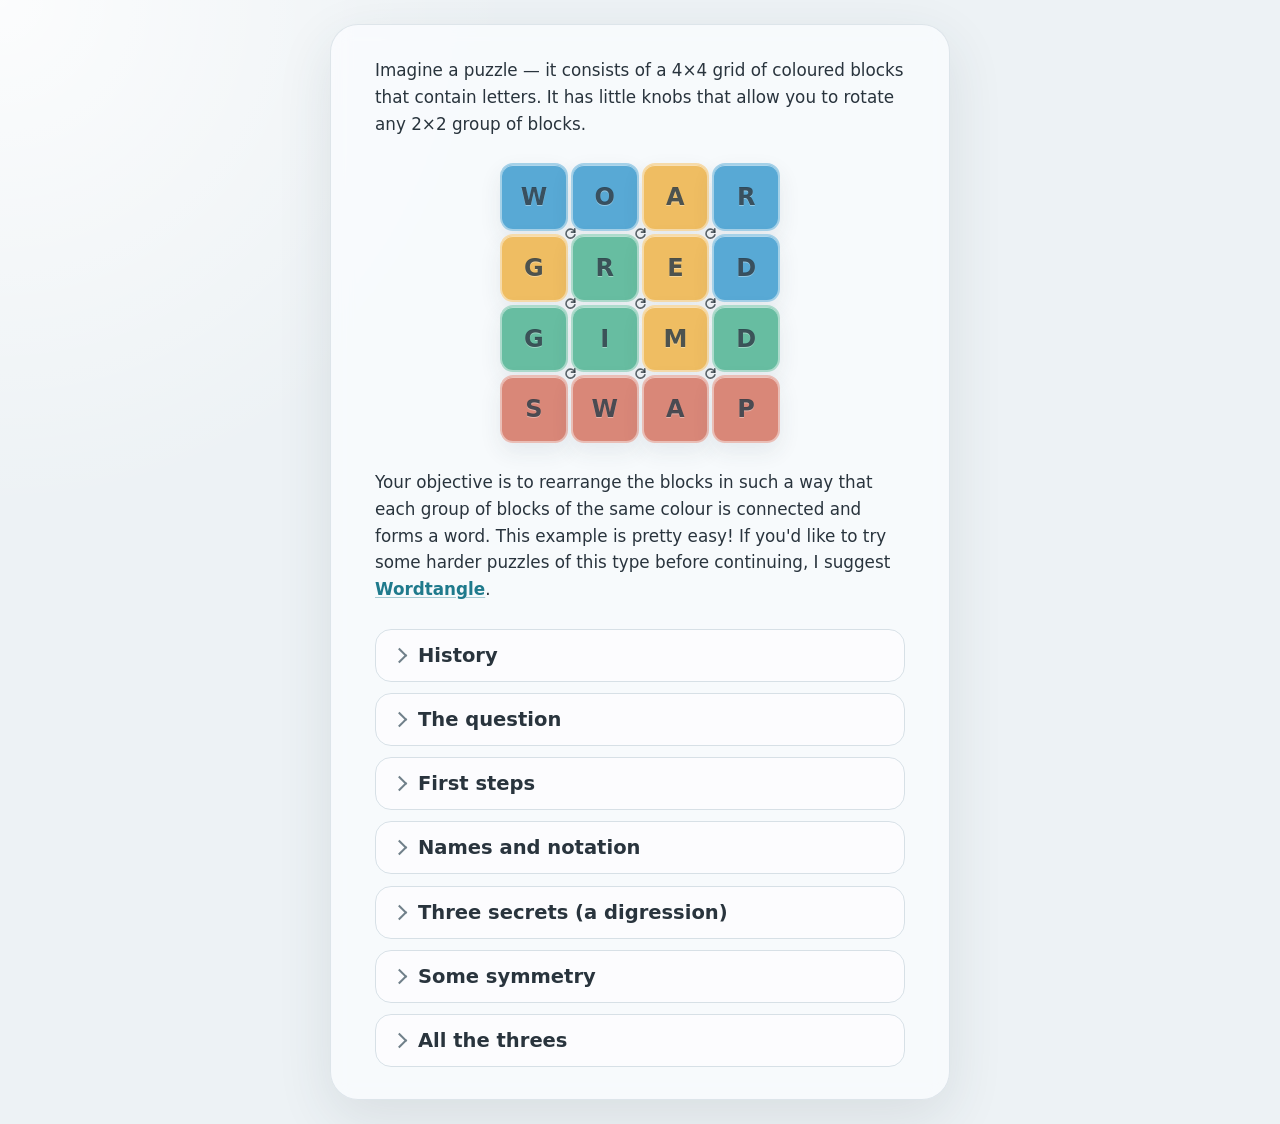
==== grid-group-proof/index.html @ 7450cbd8 "Extend the proof rewrite through "All the threes" Adds the conjugation-trick writeup with a Setup/Cy" ====
<!doctype html>
<html lang="en">

<head>
  <meta charset="utf-8">
  <meta name="viewport" content="width=device-width, initial-scale=1">
  <meta name="theme-color" content="#edf2f5">
  <title>Block-Rotation Puzzles</title>
  <link rel="stylesheet" href="styles.css">
</head>

<body>
  <main class="page">
    <article class="article">
      <p>Imagine a puzzle — it consists of a 4×4 grid of coloured blocks that contain letters. It has little knobs
        that allow you to rotate any 2×2 group of blocks.</p>

      <figure class="board-figure">
        <div id="mini-board" class="mini-board"
          aria-label="Practice board: click a rotation arrow to turn the four tiles around it clockwise.">
          <div class="mini-tile" data-index="0" role="img" style="--colour:#58a9d5">W</div>
          <div class="mini-tile" data-index="1" role="img" style="--colour:#58a9d5">O</div>
          <div class="mini-tile" data-index="2" role="img" style="--colour:#efbd62">A</div>
          <div class="mini-tile" data-index="3" role="img" style="--colour:#58a9d5">R</div>
          <div class="mini-tile" data-index="4" role="img" style="--colour:#efbd62">G</div>
          <div class="mini-tile" data-index="5" role="img" style="--colour:#67bda1">R</div>
          <div class="mini-tile" data-index="6" role="img" style="--colour:#efbd62">E</div>
          <div class="mini-tile" data-index="7" role="img" style="--colour:#58a9d5">D</div>
          <div class="mini-tile" data-index="8" role="img" style="--colour:#67bda1">G</div>
          <div class="mini-tile" data-index="9" role="img" style="--colour:#67bda1">I</div>
          <div class="mini-tile" data-index="10" role="img" style="--colour:#efbd62">M</div>
          <div class="mini-tile" data-index="11" role="img" style="--colour:#67bda1">D</div>
          <div class="mini-tile" data-index="12" role="img" style="--colour:#d98778">S</div>
          <div class="mini-tile" data-index="13" role="img" style="--colour:#d98778">W</div>
          <div class="mini-tile" data-index="14" role="img" style="--colour:#d98778">A</div>
          <div class="mini-tile" data-index="15" role="img" style="--colour:#d98778">P</div>

          <button type="button" class="mini-rotation-icon" style="--row:1;--column:1" data-row="0" data-column="0"
            aria-label="Rotate the four tiles around this corner clockwise"><svg viewBox="0 0 24 24">
              <path d="M18.8 9.8A7.2 7.2 0 1 0 19 14" />
              <path d="M18.8 4.5v5.3h-5.3" />
            </svg></button>
          <button type="button" class="mini-rotation-icon" style="--row:1;--column:2" data-row="0" data-column="1"
            aria-label="Rotate the four tiles around this corner clockwise"><svg viewBox="0 0 24 24">
              <path d="M18.8 9.8A7.2 7.2 0 1 0 19 14" />
              <path d="M18.8 4.5v5.3h-5.3" />
            </svg></button>
          <button type="button" class="mini-rotation-icon" style="--row:1;--column:3" data-row="0" data-column="2"
            aria-label="Rotate the four tiles around this corner clockwise"><svg viewBox="0 0 24 24">
              <path d="M18.8 9.8A7.2 7.2 0 1 0 19 14" />
              <path d="M18.8 4.5v5.3h-5.3" />
            </svg></button>
          <button type="button" class="mini-rotation-icon" style="--row:2;--column:1" data-row="1" data-column="0"
            aria-label="Rotate the four tiles around this corner clockwise"><svg viewBox="0 0 24 24">
              <path d="M18.8 9.8A7.2 7.2 0 1 0 19 14" />
              <path d="M18.8 4.5v5.3h-5.3" />
            </svg></button>
          <button type="button" class="mini-rotation-icon" style="--row:2;--column:2" data-row="1" data-column="1"
            aria-label="Rotate the four tiles around this corner clockwise"><svg viewBox="0 0 24 24">
              <path d="M18.8 9.8A7.2 7.2 0 1 0 19 14" />
              <path d="M18.8 4.5v5.3h-5.3" />
            </svg></button>
          <button type="button" class="mini-rotation-icon" style="--row:2;--column:3" data-row="1" data-column="2"
            aria-label="Rotate the four tiles around this corner clockwise"><svg viewBox="0 0 24 24">
              <path d="M18.8 9.8A7.2 7.2 0 1 0 19 14" />
              <path d="M18.8 4.5v5.3h-5.3" />
            </svg></button>
          <button type="button" class="mini-rotation-icon" style="--row:3;--column:1" data-row="2" data-column="0"
            aria-label="Rotate the four tiles around this corner clockwise"><svg viewBox="0 0 24 24">
              <path d="M18.8 9.8A7.2 7.2 0 1 0 19 14" />
              <path d="M18.8 4.5v5.3h-5.3" />
            </svg></button>
          <button type="button" class="mini-rotation-icon" style="--row:3;--column:2" data-row="2" data-column="1"
            aria-label="Rotate the four tiles around this corner clockwise"><svg viewBox="0 0 24 24">
              <path d="M18.8 9.8A7.2 7.2 0 1 0 19 14" />
              <path d="M18.8 4.5v5.3h-5.3" />
            </svg></button>
          <button type="button" class="mini-rotation-icon" style="--row:3;--column:3" data-row="2" data-column="2"
            aria-label="Rotate the four tiles around this corner clockwise"><svg viewBox="0 0 24 24">
              <path d="M18.8 9.8A7.2 7.2 0 1 0 19 14" />
              <path d="M18.8 4.5v5.3h-5.3" />
            </svg></button>
        </div>
      </figure>

      <p>Your objective is to rearrange the blocks in such a way that each group of blocks of the same colour is
        connected and forms a word. This example is pretty easy! If you'd like to try some harder
        puzzles of this type before continuing, I suggest <a
          href="https://michael-albert-dun.github.io/tintangle/wordtangle/">Wordtangle</a>.</p>

      <details class="section">
        <summary>History</summary>
        <div class="section-body">
          <p>Puzzles built from shuffling blocks around a grid go back further than you might guess. The most famous
            ancestor is the <a href="https://en.wikipedia.org/wiki/15_puzzle">15 Puzzle</a>, which swept the United
            States and then Europe in a matter of months in 1880. Its popular origin story is wrong, as it happens:
            the showman Sam Loyd spent twenty years claiming he'd invented it, but puzzle historians Jerry Slocum and
            Dic Sonneveld eventually traced the real inventor to Noyes Chapman, a postmaster in Canastota, New York,
            who'd been circulating homemade copies since 1874.</p>

          <p>The 15 Puzzle slides tiles into a single empty gap. This puzzle instead rotates whole 2×2 blocks with no
            gap at all — but the two families are closer than they look:
            <a href="https://www.jaapsch.net/puzzles/graphpuzz.htm">sliding a piece all the way around a loop back to
              where it started has exactly the same effect as a rotation</a>. You can try both mechanics yourself in
            Simon Tatham's Portable Puzzle Collection: <a
              href="https://www.chiark.greenend.org.uk/~sgtatham/puzzles/js/fifteen.html">Fifteen</a>
            is the classic sliding original, <a
              href="https://www.chiark.greenend.org.uk/~sgtatham/puzzles/js/sixteen.html">Sixteen</a>
            shifts whole rows and columns instead, and <a
              href="https://www.chiark.greenend.org.uk/~sgtatham/puzzles/js/twiddle.html">Twiddle</a>
            rotates 2×2 (or larger) blocks, just like here — Tatham says he first met that move inside a puzzle from
            Metroid Prime 2. Turning blocks is, of course, also basically what a Rubik's Cube does, just on the faces
            of a cube instead of a flat grid.
          </p>

          <p>The mathematical version of this rotate-a-block puzzle was formalised recently, in Thomas Lam's
            2022 paper <a href="https://arxiv.org/abs/2211.16787">"Solution to the Number Rotation Puzzle"</a>.</p>
        </div>
      </details>

      <details class="section">
        <summary>The question</summary>
        <div class="section-body">
          <p>In the basic example above, the solution "WORD GAME GRID SWAP" in rows was pretty obvious. But
            these words could be distributed differently:</p>

          <figure class="board-figure">
            <div class="mini-board" role="img"
              aria-label="A solved board: the same four words WORD, GAME, GRID and SWAP, but arranged as four interlocking L-shaped groups instead of straight rows.">
              <div class="mini-tile" style="--colour:#58a9d5">W</div>
              <div class="mini-tile" style="--colour:#58a9d5">O</div>
              <div class="mini-tile" style="--colour:#58a9d5">R</div>
              <div class="mini-tile" style="--colour:#efbd62">G</div>
              <div class="mini-tile" style="--colour:#67bda1">G</div>
              <div class="mini-tile" style="--colour:#67bda1">R</div>
              <div class="mini-tile" style="--colour:#58a9d5">D</div>
              <div class="mini-tile" style="--colour:#efbd62">A</div>
              <div class="mini-tile" style="--colour:#67bda1">I</div>
              <div class="mini-tile" style="--colour:#d98778">S</div>
              <div class="mini-tile" style="--colour:#efbd62">M</div>
              <div class="mini-tile" style="--colour:#efbd62">E</div>
              <div class="mini-tile" style="--colour:#67bda1">D</div>
              <div class="mini-tile" style="--colour:#d98778">W</div>
              <div class="mini-tile" style="--colour:#d98778">A</div>
              <div class="mini-tile" style="--colour:#d98778">P</div>
            </div>
          </figure>

          <p>or indeed with different words:</p>

          <figure class="board-figure">
            <div class="mini-board" role="img"
              aria-label="A solved board using the words WORD, MAGE, GRID and PAWS instead, arranged as four interlocking T-shaped groups rather than rows.">
              <div class="mini-tile" style="--colour:#58a9d5">W</div>
              <div class="mini-tile" style="--colour:#58a9d5">O</div>
              <div class="mini-tile" style="--colour:#58a9d5">R</div>
              <div class="mini-tile" style="--colour:#efbd62">M</div>
              <div class="mini-tile" style="--colour:#67bda1">G</div>
              <div class="mini-tile" style="--colour:#58a9d5">D</div>
              <div class="mini-tile" style="--colour:#efbd62">A</div>
              <div class="mini-tile" style="--colour:#efbd62">G</div>
              <div class="mini-tile" style="--colour:#67bda1">R</div>
              <div class="mini-tile" style="--colour:#67bda1">I</div>
              <div class="mini-tile" style="--colour:#d98778">P</div>
              <div class="mini-tile" style="--colour:#efbd62">E</div>
              <div class="mini-tile" style="--colour:#67bda1">D</div>
              <div class="mini-tile" style="--colour:#d98778">A</div>
              <div class="mini-tile" style="--colour:#d98778">W</div>
              <div class="mini-tile" style="--colour:#d98778">S</div>
            </div>
          </figure>

          <p>I hope this suggests the question:</p>

          <blockquote>Can any solution I imagine be reached?</blockquote>

          <p>Let's find out.</p>
        </div>
      </details>

      <details class="section">
        <summary>First steps</summary>
        <div class="section-body">
          <p>To start with we're going to look at the corresponding question for a 3×3 grid. Why? Well, because
            it's likely to be easier, and hopefully when we're done we might understand enough to handle the 4×4
            case as well<span class="footnote" tabindex="0" data-hint="That is certainly true.">*</span>.</p>

          <p>So, we have a 3×3 grid of blocks like this one:</p>

          <figure class="board-figure">
            <div class="mini-board" style="--board-size:3"
              aria-label="A 3 by 3 practice board: click a rotation arrow to turn the four tiles around it clockwise.">
              <div class="mini-tile" data-index="0" role="img" style="--colour:#58a9d5">D</div>
              <div class="mini-tile" data-index="1" role="img" style="--colour:#58a9d5">O</div>
              <div class="mini-tile" data-index="2" role="img" style="--colour:#58a9d5">G</div>
              <div class="mini-tile" data-index="3" role="img" style="--colour:#efbd62">C</div>
              <div class="mini-tile" data-index="4" role="img" style="--colour:#efbd62">A</div>
              <div class="mini-tile" data-index="5" role="img" style="--colour:#efbd62">T</div>
              <div class="mini-tile" data-index="6" role="img" style="--colour:#67bda1">E</div>
              <div class="mini-tile" data-index="7" role="img" style="--colour:#67bda1">M</div>
              <div class="mini-tile" data-index="8" role="img" style="--colour:#67bda1">U</div>

              <button type="button" class="mini-rotation-icon" style="--row:1;--column:1" data-row="0" data-column="0"
                aria-label="Rotate the four tiles around this corner clockwise"><svg viewBox="0 0 24 24">
                  <path d="M18.8 9.8A7.2 7.2 0 1 0 19 14" />
                  <path d="M18.8 4.5v5.3h-5.3" />
                </svg></button>
              <button type="button" class="mini-rotation-icon" style="--row:1;--column:2" data-row="0" data-column="1"
                aria-label="Rotate the four tiles around this corner clockwise"><svg viewBox="0 0 24 24">
                  <path d="M18.8 9.8A7.2 7.2 0 1 0 19 14" />
                  <path d="M18.8 4.5v5.3h-5.3" />
                </svg></button>
              <button type="button" class="mini-rotation-icon" style="--row:2;--column:1" data-row="1" data-column="0"
                aria-label="Rotate the four tiles around this corner clockwise"><svg viewBox="0 0 24 24">
                  <path d="M18.8 9.8A7.2 7.2 0 1 0 19 14" />
                  <path d="M18.8 4.5v5.3h-5.3" />
                </svg></button>
              <button type="button" class="mini-rotation-icon" style="--row:2;--column:2" data-row="1" data-column="1"
                aria-label="Rotate the four tiles around this corner clockwise"><svg viewBox="0 0 24 24">
                  <path d="M18.8 9.8A7.2 7.2 0 1 0 19 14" />
                  <path d="M18.8 4.5v5.3h-5.3" />
                </svg></button>
            </div>
          </figure>

          <p>But, we want to talk about <em>all</em> possible arrangements and <em>all</em> possible solutions. So
            it makes sense to forget about the actual contents of the blocks and just focus on what the rotations
            are actually doing.</p>

          <p>A rotation simply changes the <em>positions</em> of some of the blocks,
            and a more complex sequence of rotations is doing the same thing. So keeping track of positions is
            likely to be helpful. We can represent the starting position simply as</p>

          <figure class="board-figure">
            <div class="mini-board" style="--board-size:3"
              aria-label="A 3 by 3 practice board numbered 1 to 9 in reading order: click a rotation arrow to turn the four tiles around it clockwise.">
              <div class="mini-tile" data-index="0" role="img" style="--colour:#dbe3ea">1</div>
              <div class="mini-tile" data-index="1" role="img" style="--colour:#dbe3ea">2</div>
              <div class="mini-tile" data-index="2" role="img" style="--colour:#dbe3ea">3</div>
              <div class="mini-tile" data-index="3" role="img" style="--colour:#dbe3ea">4</div>
              <div class="mini-tile" data-index="4" role="img" style="--colour:#dbe3ea">5</div>
              <div class="mini-tile" data-index="5" role="img" style="--colour:#dbe3ea">6</div>
              <div class="mini-tile" data-index="6" role="img" style="--colour:#dbe3ea">7</div>
              <div class="mini-tile" data-index="7" role="img" style="--colour:#dbe3ea">8</div>
              <div class="mini-tile" data-index="8" role="img" style="--colour:#dbe3ea">9</div>

              <button type="button" class="mini-rotation-icon" style="--row:1;--column:1" data-row="0" data-column="0"
                aria-label="Rotate the four tiles around this corner clockwise"><svg viewBox="0 0 24 24">
                  <path d="M18.8 9.8A7.2 7.2 0 1 0 19 14" />
                  <path d="M18.8 4.5v5.3h-5.3" />
                </svg></button>
              <button type="button" class="mini-rotation-icon" style="--row:1;--column:2" data-row="0" data-column="1"
                aria-label="Rotate the four tiles around this corner clockwise"><svg viewBox="0 0 24 24">
                  <path d="M18.8 9.8A7.2 7.2 0 1 0 19 14" />
                  <path d="M18.8 4.5v5.3h-5.3" />
                </svg></button>
              <button type="button" class="mini-rotation-icon" style="--row:2;--column:1" data-row="1" data-column="0"
                aria-label="Rotate the four tiles around this corner clockwise"><svg viewBox="0 0 24 24">
                  <path d="M18.8 9.8A7.2 7.2 0 1 0 19 14" />
                  <path d="M18.8 4.5v5.3h-5.3" />
                </svg></button>
              <button type="button" class="mini-rotation-icon" style="--row:2;--column:2" data-row="1" data-column="1"
                aria-label="Rotate the four tiles around this corner clockwise"><svg viewBox="0 0 24 24">
                  <path d="M18.8 9.8A7.2 7.2 0 1 0 19 14" />
                  <path d="M18.8 4.5v5.3h-5.3" />
                </svg></button>
            </div>
            <button type="button" class="mini-reset-button">Reset</button>
          </figure>

          <p>What happens to that if you rotate the upper-left corner, then the lower-right, and then the
            upper-right? You should get:</p>

          <figure class="board-figure">
            <div class="mini-board" style="--board-size:3" role="img"
              aria-label="The result: 4, 8, 1 on the top row; 5, 2, 3 in the middle row; 7, 9, 6 on the bottom row.">
              <div class="mini-tile" style="--colour:#dbe3ea">4</div>
              <div class="mini-tile" style="--colour:#dbe3ea">8</div>
              <div class="mini-tile" style="--colour:#dbe3ea">1</div>
              <div class="mini-tile" style="--colour:#dbe3ea">5</div>
              <div class="mini-tile" style="--colour:#dbe3ea">2</div>
              <div class="mini-tile" style="--colour:#dbe3ea">3</div>
              <div class="mini-tile" style="--colour:#dbe3ea">7</div>
              <div class="mini-tile" style="--colour:#dbe3ea">9</div>
              <div class="mini-tile" style="--colour:#dbe3ea">6</div>
            </div>
          </figure>

          <p>So position 1 goes to position 3, 2 goes to 5, 3 goes to 6 … there must be a better way to write
            that down.</p>

          <p>One way is to list the destinations of positions 1 through 9 in a single row, as
            <span class="notation">3 5 6 1 4 9 7 2 8</span><span class="footnote" tabindex="0"
              data-hint="Called one-line notation for permutations.">*</span>. Another way, sometimes more
            compact, is to follow "chains of positions" — since 1 goes to 3, where does 3 go (to 6), then where
            does 6 go? Eventually those chains close off into loops and we get something like
            <span class="notation">(1 3 6 9 8 2 5 4)</span><span class="footnote" tabindex="0"
              data-hint="Called cycle notation for permutations.">*</span>, leaving 7 fixed in place.</p>
        </div>
      </details>

      <details class="section">
        <summary>Names and notation</summary>
        <div class="section-body">
          <p>It's going to get tiresome to keep saying things like "rotate the upper left corner". So let's agree
            that <span class="notation">A</span> stands for that, and <span class="notation">B</span>,
            <span class="notation">C</span>, and <span class="notation">D</span> stand for rotating the upper
            right, lower left, and lower right corners. It's also useful to note that doing
            <span class="notation">A</span> four times in a row does nothing — or differently put, doing it three
            times in a row undoes it<span class="footnote" tabindex="0"
              data-hint="If we wanted to get technical, we'd call it the inverse.">*</span>. That's so convenient
            it's worth having its own symbol, say <span class="notation">a</span>, and likewise
            <span class="notation">b</span>, <span class="notation">c</span>, and <span class="notation">d</span>.</p>

          <p>We can write these down in terms of their loops:</p>

          <table class="op-table">
            <thead>
              <tr>
                <th scope="col">Operation</th>
                <th scope="col">Cycles</th>
                <th scope="col">Inverse</th>
                <th scope="col">Cycles</th>
              </tr>
            </thead>
            <tbody>
              <tr>
                <td><span class="notation">A</span></td>
                <td><span class="notation">(1 2 5 4)</span></td>
                <td><span class="notation">a</span></td>
                <td><span class="notation">(1 4 5 2)</span></td>
              </tr>
              <tr>
                <td><span class="notation">B</span></td>
                <td><span class="notation">(2 3 6 5)</span></td>
                <td><span class="notation">b</span></td>
                <td><span class="notation">(2 5 6 3)</span></td>
              </tr>
              <tr>
                <td><span class="notation">C</span></td>
                <td><span class="notation">(4 5 8 7)</span></td>
                <td><span class="notation">c</span></td>
                <td><span class="notation">(4 7 8 5)</span></td>
              </tr>
              <tr>
                <td><span class="notation">D</span></td>
                <td><span class="notation">(5 6 9 8)</span></td>
                <td><span class="notation">d</span></td>
                <td><span class="notation">(5 8 9 6)</span></td>
              </tr>
            </tbody>
          </table>

          <p>And, we can see what happens when we apply them one after the other.</p>

          <figure class="board-figure">
            <div class="mini-board op-board" style="--board-size:3"
              aria-label="A 3 by 3 board numbered 1 to 9. Use the lettered buttons below to apply operations to it.">
              <div class="mini-tile" data-index="0" role="img" style="--colour:#dbe3ea">1</div>
              <div class="mini-tile" data-index="1" role="img" style="--colour:#dbe3ea">2</div>
              <div class="mini-tile" data-index="2" role="img" style="--colour:#dbe3ea">3</div>
              <div class="mini-tile" data-index="3" role="img" style="--colour:#dbe3ea">4</div>
              <div class="mini-tile" data-index="4" role="img" style="--colour:#dbe3ea">5</div>
              <div class="mini-tile" data-index="5" role="img" style="--colour:#dbe3ea">6</div>
              <div class="mini-tile" data-index="6" role="img" style="--colour:#dbe3ea">7</div>
              <div class="mini-tile" data-index="7" role="img" style="--colour:#dbe3ea">8</div>
              <div class="mini-tile" data-index="8" role="img" style="--colour:#dbe3ea">9</div>
            </div>

            <div class="op-buttons" role="group" aria-label="Apply an operation">
              <div class="op-pair">
                <button type="button" class="op-button" data-op="A" aria-label="Apply A: rotate the upper-left corner clockwise">A</button>
                <span class="op-slash" aria-hidden="true">/</span>
                <button type="button" class="op-button" data-op="a" aria-label="Apply a: rotate the upper-left corner anticlockwise">a</button>
              </div>
              <div class="op-pair">
                <button type="button" class="op-button" data-op="B" aria-label="Apply B: rotate the upper-right corner clockwise">B</button>
                <span class="op-slash" aria-hidden="true">/</span>
                <button type="button" class="op-button" data-op="b" aria-label="Apply b: rotate the upper-right corner anticlockwise">b</button>
              </div>
              <div class="op-pair">
                <button type="button" class="op-button" data-op="C" aria-label="Apply C: rotate the lower-left corner clockwise">C</button>
                <span class="op-slash" aria-hidden="true">/</span>
                <button type="button" class="op-button" data-op="c" aria-label="Apply c: rotate the lower-left corner anticlockwise">c</button>
              </div>
              <div class="op-pair">
                <button type="button" class="op-button" data-op="D" aria-label="Apply D: rotate the lower-right corner clockwise">D</button>
                <span class="op-slash" aria-hidden="true">/</span>
                <button type="button" class="op-button" data-op="d" aria-label="Apply d: rotate the lower-right corner anticlockwise">d</button>
              </div>
            </div>
            <button type="button" class="mini-reset-button op-reset">Reset</button>

            <div class="op-status">
              <p>Sequence applied: <span class="notation op-sequence">(none yet)</span></p>
              <p>Current permutation: <span class="notation op-cycles">(no change)</span></p>
            </div>
          </figure>

          <p>Now try out the sequence <span class="notation">A D a d</span>. It does something interesting — it
            leaves the first and third columns alone, and cycles the middle column down one space (with the 8
            floating back to the top). Naturally enough, this is called a 3-cycle. Sequences of moves like this,
            that make different and structured changes in a puzzle, are often a key to its solution. If you've
            ever done Rubik's cube at all seriously you know this already!</p>
        </div>
      </details>

      <details class="section">
        <summary>Three secrets (a digression)</summary>
        <div class="section-body">
          <p>I'm going to tell you three important secrets.</p>

          <h3>Secret 1</h3>

          <p>I'm a mathematician. Well, ok, I suspect that's probably not much of a secret (or at least not a
            surprising one). But,</p>

          <h3>Secret 2</h3>

          <p>You're probably a mathematician too. Or at least mathematician-adjacent. If you've got this far then
            you're interested in puzzles and how they work. And, doing the kind of puzzles we're talking about
            here, as well as many other popular ones such as
            <a href="https://en.wikipedia.org/wiki/Sudoku">sudoku</a>,
            <a href="https://en.wikipedia.org/wiki/KenKen">ken ken</a>, and
            <a href="https://en.wikipedia.org/wiki/Kakuro">many</a>
            <a href="https://en.wikipedia.org/wiki/Nonogram">other</a>
            <a href="https://en.wikipedia.org/wiki/Slitherlink">logic</a>
            <a href="https://en.wikipedia.org/wiki/Masyu">puzzles</a>, is indistinguishable from mathematics. And,
            what I'm explaining here really <em>is</em> mathematics. If you want to see just how deep that rabbit
            hole goes, take a look at the puzzles hosted at
            <a href="https://www.logic-masters.de/">logic-masters.de</a>.</p>

          <h3>Secret 3</h3>

          <p>Mathematicians are lazy. Hey, let's not have any mathematician-shaming. Let's say mathematicians
            prefer to avoid unnecessary work. There's a big spectrum of ways in which we do that. One is to go
            find work that other mathematicians have done already and quote that<span class="footnote" tabindex="0"
              data-hint="We have seen that the group of permutations of the positions we can carry out contains a 3-cycle. It is easy to see that it is two-transitive, hence primitive, so by Jordan's theorem (1873) it is A₉ or S₉, but it contains odd permutations, so it's the latter.">*</span>.
            Another is to find some little observation and then use it in a bunch of different contexts. I'm
            rather partial to that kind of argument, so that's where we're going from here.</p>
        </div>
      </details>

      <details class="section">
        <summary>Some symmetry</summary>
        <div class="section-body">
          <p>Imagine picking up the puzzle and giving it a quarter-turn clockwise before you start, and then
            applying the same moves <span class="notation">A D a d</span> as before, using the same corner
            locations as always. If you don't account for that initial turn, what you'll see is a messier tangle —
            the turn's own effect gets mixed in with the three-cycle. Rotate (or flip) the board below, apply
            <span class="notation">A D a d</span>, and then use "Restore orientation" to peel the initial turn back
            off: you'll find it's the three elements 4, 5 and 6 that cycled, rather than 2, 5 and 8. Flipping the
            board over instead (did I tell you it was two-sided?) leaves the positions 2, 5 and 8 unchanged as a
            set, but reverses the order in which they cycle.</p>

          <figure class="board-figure">
            <div class="mini-board op-board" style="--board-size:3"
              aria-label="A 3 by 3 board numbered 1 to 9. Rotate or flip the whole board, apply operations, then restore its orientation.">
              <div class="mini-tile" data-index="0" role="img" style="--colour:#dbe3ea">1</div>
              <div class="mini-tile" data-index="1" role="img" style="--colour:#dbe3ea">2</div>
              <div class="mini-tile" data-index="2" role="img" style="--colour:#dbe3ea">3</div>
              <div class="mini-tile" data-index="3" role="img" style="--colour:#dbe3ea">4</div>
              <div class="mini-tile" data-index="4" role="img" style="--colour:#dbe3ea">5</div>
              <div class="mini-tile" data-index="5" role="img" style="--colour:#dbe3ea">6</div>
              <div class="mini-tile" data-index="6" role="img" style="--colour:#dbe3ea">7</div>
              <div class="mini-tile" data-index="7" role="img" style="--colour:#dbe3ea">8</div>
              <div class="mini-tile" data-index="8" role="img" style="--colour:#dbe3ea">9</div>
            </div>

            <div class="op-panels">
              <div class="op-panel">
                <p class="op-panel-title">Orient</p>
                <div class="op-orient-column" role="group" aria-label="Rotate or flip the whole board">
                  <button type="button" class="op-orient-button" data-orient="rotate">Rotate 90°</button>
                  <button type="button" class="op-orient-button" data-orient="flip">Flip</button>
                </div>
              </div>

              <div class="op-panel">
                <p class="op-panel-title">Operate</p>
                <div class="op-buttons" role="group" aria-label="Apply an operation">
                  <div class="op-pair">
                    <button type="button" class="op-button" data-op="A" aria-label="Apply A: rotate the upper-left corner location clockwise">A</button>
                    <span class="op-slash" aria-hidden="true">/</span>
                    <button type="button" class="op-button" data-op="a" aria-label="Apply a: rotate the upper-left corner location anticlockwise">a</button>
                  </div>
                  <div class="op-pair">
                    <button type="button" class="op-button" data-op="B" aria-label="Apply B: rotate the upper-right corner location clockwise">B</button>
                    <span class="op-slash" aria-hidden="true">/</span>
                    <button type="button" class="op-button" data-op="b" aria-label="Apply b: rotate the upper-right corner location anticlockwise">b</button>
                  </div>
                  <div class="op-pair">
                    <button type="button" class="op-button" data-op="C" aria-label="Apply C: rotate the lower-left corner location clockwise">C</button>
                    <span class="op-slash" aria-hidden="true">/</span>
                    <button type="button" class="op-button" data-op="c" aria-label="Apply c: rotate the lower-left corner location anticlockwise">c</button>
                  </div>
                  <div class="op-pair">
                    <button type="button" class="op-button" data-op="D" aria-label="Apply D: rotate the lower-right corner location clockwise">D</button>
                    <span class="op-slash" aria-hidden="true">/</span>
                    <button type="button" class="op-button" data-op="d" aria-label="Apply d: rotate the lower-right corner location anticlockwise">d</button>
                  </div>
                </div>
              </div>

              <div class="op-panel">
                <p class="op-panel-title">Restore</p>
                <button type="button" class="op-restore-button">Restore orientation</button>
              </div>
            </div>

            <button type="button" class="mini-reset-button op-reset">Reset</button>

            <div class="op-status">
              <p>Sequence applied: <span class="notation op-sequence">(none yet)</span></p>
              <p>Current permutation: <span class="notation op-cycles">(no change)</span></p>
            </div>
          </figure>

          <p>This is the basis for a general rule: any symmetric version of a transformation that we can achieve,
            is also achievable.</p>
        </div>
      </details>

      <details class="section">
        <summary>All the threes</summary>
        <div class="section-body">
          <p>An interesting thing about a three-cycle <span class="notation">(x y z)</span> is that if you apply
            it twice you get <span class="notation">(x z y)</span>, and if you apply it three times of course you
            get back to "nothing happens". But what this means is that if we can work out somehow to produce a
            three-cycle that moves three specific positions, then we also have <em>every</em> three-cycle that
            moves just those three positions (since x has to go to y or z, and that determines the third one).</p>

          <p>But, so far we only have the three-cycles that move the middle column. Can we get more? Yes — this is
            a standard trick. Imagine we do some moves, then we do the <span class="notation">A D a d</span>
            sequence (cycling the middle column) and then we undo the moves we originally did (do them again in
            reverse order, swapping each of <span class="notation">A</span>/<span class="notation">a</span>,
            <span class="notation">B</span>/<span class="notation">b</span>,
            <span class="notation">C</span>/<span class="notation">c</span> and
            <span class="notation">D</span>/<span class="notation">d</span> for its partner). What will we have
            moved then? Well, try it out.</p>

          <figure class="board-figure">
            <div class="mini-board op-board" style="--board-size:3"
              aria-label="A 3 by 3 board numbered 1 to 9. Choose some setup moves, cycle the middle column, then undo the setup.">
              <div class="mini-tile" data-index="0" role="img" style="--colour:#dbe3ea">1</div>
              <div class="mini-tile" data-index="1" role="img" style="--colour:#dbe3ea">2</div>
              <div class="mini-tile" data-index="2" role="img" style="--colour:#dbe3ea">3</div>
              <div class="mini-tile" data-index="3" role="img" style="--colour:#dbe3ea">4</div>
              <div class="mini-tile" data-index="4" role="img" style="--colour:#dbe3ea">5</div>
              <div class="mini-tile" data-index="5" role="img" style="--colour:#dbe3ea">6</div>
              <div class="mini-tile" data-index="6" role="img" style="--colour:#dbe3ea">7</div>
              <div class="mini-tile" data-index="7" role="img" style="--colour:#dbe3ea">8</div>
              <div class="mini-tile" data-index="8" role="img" style="--colour:#dbe3ea">9</div>
            </div>

            <div class="op-panels">
              <div class="op-panel">
                <p class="op-panel-title">Setup</p>
                <div class="op-buttons" role="group" aria-label="Choose some setup moves">
                  <div class="op-pair">
                    <button type="button" class="op-setup-button" data-op="A" aria-label="Apply A: rotate the upper-left corner location clockwise">A</button>
                    <span class="op-slash" aria-hidden="true">/</span>
                    <button type="button" class="op-setup-button" data-op="a" aria-label="Apply a: rotate the upper-left corner location anticlockwise">a</button>
                  </div>
                  <div class="op-pair">
                    <button type="button" class="op-setup-button" data-op="B" aria-label="Apply B: rotate the upper-right corner location clockwise">B</button>
                    <span class="op-slash" aria-hidden="true">/</span>
                    <button type="button" class="op-setup-button" data-op="b" aria-label="Apply b: rotate the upper-right corner location anticlockwise">b</button>
                  </div>
                  <div class="op-pair">
                    <button type="button" class="op-setup-button" data-op="C" aria-label="Apply C: rotate the lower-left corner location clockwise">C</button>
                    <span class="op-slash" aria-hidden="true">/</span>
                    <button type="button" class="op-setup-button" data-op="c" aria-label="Apply c: rotate the lower-left corner location anticlockwise">c</button>
                  </div>
                  <div class="op-pair">
                    <button type="button" class="op-setup-button" data-op="D" aria-label="Apply D: rotate the lower-right corner location clockwise">D</button>
                    <span class="op-slash" aria-hidden="true">/</span>
                    <button type="button" class="op-setup-button" data-op="d" aria-label="Apply d: rotate the lower-right corner location anticlockwise">d</button>
                  </div>
                </div>
              </div>

              <div class="op-panel">
                <p class="op-panel-title">Cycle</p>
                <button type="button" class="op-preset-button" data-preset="ADad">Apply A D a d</button>
              </div>

              <div class="op-panel">
                <p class="op-panel-title">Undo</p>
                <button type="button" class="op-undo-button">Undo setup moves</button>
              </div>
            </div>

            <button type="button" class="mini-reset-button op-reset">Reset</button>

            <div class="op-status">
              <p>Sequence applied: <span class="notation op-sequence">(none yet)</span></p>
              <p>Current permutation: <span class="notation op-cycles">(no change)</span></p>
            </div>
          </figure>

          <p>We get another three-cycle that moves exactly the positions that were moved into the central column
            by our initial sequence of moves. And so we have all the three-cycles there. And also on all the
            symmetric versions of "there" obtained by rotating and flipping the square.</p>

          <p>There are 84 different sets of three positions in the square, but up to symmetry only 16.
            These are shown below divided up according to how many different versions of each one there
            are (the different versions are called their orbits) after applying the symmetries of the square. 
          </p>

          <div class="dot-gallery">
            <div class="dot-gallery-group">
              <p class="dot-gallery-title">Orbits of size 8</p>
              <div class="dot-gallery-row">
                <div class="dot-grid" data-cells="1,2,5"></div>
                <div class="dot-grid" data-cells="1,2,6"></div>
                <div class="dot-grid" data-cells="1,2,7"></div>
                <div class="dot-grid" data-cells="1,2,8"></div>
                <div class="dot-grid" data-cells="1,2,9"></div>
                <div class="dot-grid" data-cells="1,5,6"></div>
              </div>
            </div>
            <div class="dot-gallery-group">
              <p class="dot-gallery-title">Orbits of size 4</p>
              <div class="dot-gallery-row">
                <div class="dot-grid" data-cells="1,2,3"></div>
                <div class="dot-grid" data-cells="1,2,4"></div>
                <div class="dot-grid" data-cells="1,3,5"></div>
                <div class="dot-grid" data-cells="1,3,7"></div>
                <div class="dot-grid" data-cells="1,3,8"></div>
                <div class="dot-grid" data-cells="1,6,8"></div>
                <div class="dot-grid" data-cells="2,4,5"></div>
                <div class="dot-grid" data-cells="2,4,6"></div>
              </div>
            </div>
            <div class="dot-gallery-group">
              <p class="dot-gallery-title">Orbits of size 2</p>
              <div class="dot-gallery-row">
                <div class="dot-grid" data-cells="1,5,9"></div>
                <div class="dot-grid" data-cells="4,5,6"></div>
              </div>
            </div>
          </div>

          <p>Can we catch them all? Starting from the central column, apply some operations and see how many of
            the 84 sets of three you can turn up.</p>

          <figure class="board-figure">
            <div class="mini-board op-board op-board-discs" style="--board-size:3"
              aria-label="A 3 by 3 board with three marked discs. Apply operations to see which sets of three positions you can reach from the central column.">
              <div class="mini-tile" data-index="0" role="img" style="--colour:#dbe3ea"></div>
              <div class="mini-tile" data-index="1" role="img" style="--colour:#dbe3ea"><span class="tile-disc"></span></div>
              <div class="mini-tile" data-index="2" role="img" style="--colour:#dbe3ea"></div>
              <div class="mini-tile" data-index="3" role="img" style="--colour:#dbe3ea"></div>
              <div class="mini-tile" data-index="4" role="img" style="--colour:#dbe3ea"><span class="tile-disc"></span></div>
              <div class="mini-tile" data-index="5" role="img" style="--colour:#dbe3ea"></div>
              <div class="mini-tile" data-index="6" role="img" style="--colour:#dbe3ea"></div>
              <div class="mini-tile" data-index="7" role="img" style="--colour:#dbe3ea"><span class="tile-disc"></span></div>
              <div class="mini-tile" data-index="8" role="img" style="--colour:#dbe3ea"></div>
            </div>

            <div class="op-buttons" role="group" aria-label="Apply an operation">
              <div class="op-pair">
                <button type="button" class="op-button" data-op="A" aria-label="Apply A: rotate the upper-left corner location clockwise">A</button>
                <span class="op-slash" aria-hidden="true">/</span>
                <button type="button" class="op-button" data-op="a" aria-label="Apply a: rotate the upper-left corner location anticlockwise">a</button>
              </div>
              <div class="op-pair">
                <button type="button" class="op-button" data-op="B" aria-label="Apply B: rotate the upper-right corner location clockwise">B</button>
                <span class="op-slash" aria-hidden="true">/</span>
                <button type="button" class="op-button" data-op="b" aria-label="Apply b: rotate the upper-right corner location anticlockwise">b</button>
              </div>
              <div class="op-pair">
                <button type="button" class="op-button" data-op="C" aria-label="Apply C: rotate the lower-left corner location clockwise">C</button>
                <span class="op-slash" aria-hidden="true">/</span>
                <button type="button" class="op-button" data-op="c" aria-label="Apply c: rotate the lower-left corner location anticlockwise">c</button>
              </div>
              <div class="op-pair">
                <button type="button" class="op-button" data-op="D" aria-label="Apply D: rotate the lower-right corner location clockwise">D</button>
                <span class="op-slash" aria-hidden="true">/</span>
                <button type="button" class="op-button" data-op="d" aria-label="Apply d: rotate the lower-right corner location anticlockwise">d</button>
              </div>
            </div>
            <button type="button" class="mini-reset-button op-reset">Reset</button>

            <div class="catch-status">
              <p>Current triple: <span class="dot-grid catch-current"></span></p>
              <p>Found <span class="notation catch-count">1</span> of 16 types so far — click a found one to jump
                there:</p>
              <div class="dot-gallery">
                <div class="dot-gallery-group">
                  <p class="dot-gallery-title">Orbits of size 8</p>
                  <div class="dot-gallery-row">
                    <button type="button" class="dot-grid catch-type-grid" data-cells="1,2,5" disabled aria-label="Jump to the type containing positions 1, 2, 5"></button>
                    <button type="button" class="dot-grid catch-type-grid" data-cells="1,2,6" disabled aria-label="Jump to the type containing positions 1, 2, 6"></button>
                    <button type="button" class="dot-grid catch-type-grid" data-cells="1,2,7" disabled aria-label="Jump to the type containing positions 1, 2, 7"></button>
                    <button type="button" class="dot-grid catch-type-grid" data-cells="1,2,8" disabled aria-label="Jump to the type containing positions 1, 2, 8"></button>
                    <button type="button" class="dot-grid catch-type-grid" data-cells="1,2,9" disabled aria-label="Jump to the type containing positions 1, 2, 9"></button>
                    <button type="button" class="dot-grid catch-type-grid" data-cells="1,5,6" disabled aria-label="Jump to the type containing positions 1, 5, 6"></button>
                  </div>
                </div>
                <div class="dot-gallery-group">
                  <p class="dot-gallery-title">Orbits of size 4</p>
                  <div class="dot-gallery-row">
                    <button type="button" class="dot-grid catch-type-grid" data-cells="1,2,3" disabled aria-label="Jump to the type containing positions 1, 2, 3"></button>
                    <button type="button" class="dot-grid catch-type-grid" data-cells="1,2,4" disabled aria-label="Jump to the type containing positions 1, 2, 4"></button>
                    <button type="button" class="dot-grid catch-type-grid" data-cells="1,3,5" disabled aria-label="Jump to the type containing positions 1, 3, 5"></button>
                    <button type="button" class="dot-grid catch-type-grid" data-cells="1,3,7" disabled aria-label="Jump to the type containing positions 1, 3, 7"></button>
                    <button type="button" class="dot-grid catch-type-grid" data-cells="1,3,8" disabled aria-label="Jump to the type containing positions 1, 3, 8"></button>
                    <button type="button" class="dot-grid catch-type-grid" data-cells="1,6,8" disabled aria-label="Jump to the type containing positions 1, 6, 8"></button>
                    <button type="button" class="dot-grid catch-type-grid" data-cells="2,4,5" disabled aria-label="Jump to the type containing positions 2, 4, 5"></button>
                    <button type="button" class="dot-grid catch-type-grid" data-cells="2,4,6" disabled aria-label="Jump to the type containing positions 2, 4, 6"></button>
                  </div>
                </div>
                <div class="dot-gallery-group">
                  <p class="dot-gallery-title">Orbits of size 2</p>
                  <div class="dot-gallery-row">
                    <button type="button" class="dot-grid catch-type-grid" data-cells="1,5,9" disabled aria-label="Jump to the type containing positions 1, 5, 9"></button>
                    <button type="button" class="dot-grid catch-type-grid" data-cells="4,5,6" disabled aria-label="Jump to the type containing positions 4, 5, 6"></button>
                  </div>
                </div>
              </div>
            </div>
          </figure>
        </div>
      </details>
    </article>
  </main>
  <script src="src/mini-board.js" defer></script>
  <script src="src/dot-grids.js" defer></script>
  <script src="src/operations-panel.js" defer></script>
</body>

</html>
---- grid-group-proof/styles.css ----
:root {
  color-scheme: light;
  --bg: #edf2f5;
  --ink: #29343d;
  --muted: #71808a;
  --tile-border: #d7e0e6;
  --shadow: 0 18px 55px rgba(45, 62, 76, 0.11);
}

* { box-sizing: border-box; }

body {
  min-height: 100vh;
  margin: 0;
  background: radial-gradient(circle at top left, rgba(255,255,255,.82), transparent 32rem), var(--bg);
  color: var(--ink);
  font-family: Inter, ui-sans-serif, system-ui, -apple-system, BlinkMacSystemFont, "Segoe UI", sans-serif;
}

.page { display: grid; place-items: center; padding: 24px; }

.article {
  width: min(100%, 620px);
  padding: 32px clamp(20px, 5vw, 44px);
  border: 1px solid rgba(215, 224, 230, .82);
  border-radius: 28px;
  background: rgba(251, 253, 255, .72);
  box-shadow: var(--shadow);
  backdrop-filter: blur(10px);
}

.article p { margin: 0 0 1.1em; font-size: 1.05rem; line-height: 1.6; }
.article p:last-child { margin-bottom: 0; }
.article a { color: #1f7a8c; font-weight: 600; text-decoration-color: rgba(31, 122, 140, .38); text-underline-offset: 2px; }
.article a:hover { text-decoration-color: currentColor; }

.article blockquote {
  margin: 0 0 1.1em;
  padding: 2px 0 2px 18px;
  border-left: 3px solid #1f7a8c;
  color: var(--ink);
  font-size: 1.12rem;
  font-style: italic;
}

.board-figure { margin: 1.6em auto; }

.footnote {
  position: relative;
  display: inline-block;
  margin-left: 1px;
  color: #1f7a8c;
  cursor: help;
  font-weight: 800;
}
.footnote::after {
  position: absolute;
  z-index: 5;
  bottom: calc(100% + 9px);
  left: 50%;
  width: max-content;
  max-width: min(70vw, 250px);
  padding: 8px 12px;
  border: 1px solid var(--tile-border);
  border-radius: 12px;
  background: #ffffff;
  box-shadow: 0 12px 26px rgba(45, 62, 76, .18);
  color: #1f7a8c;
  content: attr(data-hint);
  font-size: .85rem;
  font-style: normal;
  font-weight: 800;
  line-height: 1.3;
  opacity: 0;
  pointer-events: none;
  transform: translate(-50%, 4px);
  transition: opacity 140ms ease, transform 140ms ease;
}
.footnote:hover::after, .footnote:focus-visible::after { opacity: 1; transform: translate(-50%, 0); }

.notation {
  display: inline-block;
  padding: 2px 8px;
  border-radius: 8px;
  background: rgba(31, 122, 140, .09);
  color: var(--ink);
  font-family: "SFMono-Regular", Menlo, Consolas, "Liberation Mono", monospace;
  font-size: .92em;
  letter-spacing: .02em;
}

.op-table {
  width: 100%;
  margin: 0 0 1.1em;
  border-collapse: collapse;
  font-size: .95rem;
}
.op-table th, .op-table td { padding: 8px 10px; border-bottom: 1px solid var(--tile-border); text-align: left; }
.op-table th { color: var(--muted); font-weight: 650; }

.section {
  margin: 1.6em 0 0;
  border: 1px solid var(--tile-border);
  border-radius: 16px;
  background: rgba(255, 255, 255, .5);
}
.section + .section { margin-top: .7em; }

.section summary {
  display: flex;
  align-items: center;
  gap: 13px;
  padding: 14px 18px;
  border-radius: 16px;
  color: var(--ink);
  cursor: pointer;
  font-size: 1.22rem;
  font-weight: 650;
  list-style: none;
}
.section summary::-webkit-details-marker { display: none; }
.section summary:hover { background: rgba(255, 255, 255, .6); }
.section summary:focus-visible { outline: 3px solid #1f7a8c; outline-offset: -2px; }

.section summary::before {
  width: 9px;
  height: 9px;
  border-right: 2px solid var(--muted);
  border-bottom: 2px solid var(--muted);
  content: "";
  transform: rotate(-45deg);
  transition: transform 160ms ease;
}
.section[open] summary::before { transform: rotate(45deg); }

.section-body { padding: 0 18px 18px; }
.section-body p:first-child { margin-top: 0; }
.section-body h3 { margin: 1.4em 0 .5em; color: var(--ink); font-size: 1rem; font-weight: 700; }
.section-body h3:first-child { margin-top: 0; }

.mini-board {
  --board-size: 4;
  --tile-size: 67.75px;
  position: relative;
  display: grid;
  grid-template-columns: repeat(var(--board-size), minmax(0, 1fr));
  grid-template-rows: repeat(var(--board-size), minmax(0, 1fr));
  gap: 3px;
  width: min(100%, calc(var(--board-size) * var(--tile-size) + (var(--board-size) - 1) * 3px));
  aspect-ratio: 1;
  margin: 0 auto;
}

.mini-rotation-icon {
  position: absolute;
  z-index: 2;
  top: calc(var(--row) * 100% / var(--board-size));
  left: calc(var(--column) * 100% / var(--board-size));
  display: grid;
  width: 22px;
  height: 22px;
  padding: 0;
  place-items: center;
  border: 0;
  border-radius: 50%;
  background: transparent;
  color: rgba(41,52,61,.76);
  cursor: pointer;
  transform: translate(-50%, -50%);
  transition: color 140ms ease, transform 140ms ease;
}
.mini-rotation-icon:hover { color: var(--ink); transform: translate(-50%, -50%) scale(1.12); }
.mini-rotation-icon:focus-visible { outline: 3px solid #1f7a8c; outline-offset: 2px; }
.mini-rotation-icon svg { width: 15px; height: 15px; fill: none; stroke: currentColor; stroke-linecap: round; stroke-linejoin: round; stroke-width: 2.6; filter: drop-shadow(0 1px 1px rgba(255,255,255,.45)); }

.mini-reset-button {
  display: block;
  margin: 12px auto 0;
  padding: 7px 16px;
  border: 1px solid var(--tile-border);
  border-radius: 999px;
  background: #ffffff;
  color: var(--ink);
  cursor: pointer;
  font: inherit;
  font-size: .85rem;
  font-weight: 600;
}
.mini-reset-button:hover { background: rgba(255, 255, 255, .6); }
.mini-reset-button:focus-visible { outline: 3px solid #1f7a8c; outline-offset: 2px; }

.op-buttons {
  display: grid;
  grid-template-columns: repeat(2, minmax(0, 1fr));
  gap: 6px 8px;
  max-width: 150px;
  margin: 14px auto 0;
}

.op-pair { display: flex; align-items: center; justify-content: center; gap: 2px; }
.op-slash { color: var(--muted); font-size: .78rem; }
.op-button, .op-setup-button {
  min-width: 26px;
  padding: 4px 0;
  border: 1px solid var(--tile-border);
  border-radius: 7px;
  background: #ffffff;
  color: var(--ink);
  cursor: pointer;
  font-family: "SFMono-Regular", Menlo, Consolas, "Liberation Mono", monospace;
  font-size: .82rem;
  font-weight: 700;
}
.op-button:hover, .op-setup-button:hover:not(:disabled) { background: rgba(255, 255, 255, .6); }
.op-button:focus-visible, .op-setup-button:focus-visible { outline: 3px solid #1f7a8c; outline-offset: 2px; }
.op-setup-button:disabled { cursor: default; opacity: .48; }

.op-reset { margin-top: 8px; }

.op-panels {
  display: flex;
  flex-wrap: wrap;
  justify-content: center;
  align-items: flex-start;
  gap: 16px;
  margin-top: 14px;
}
.op-panel { display: flex; flex-direction: column; align-items: center; gap: 8px; }
.op-panel .op-buttons { margin-top: 0; }
.op-panel-title {
  margin: 0;
  color: var(--muted);
  font-size: .76rem;
  font-weight: 650;
  letter-spacing: .04em;
  text-transform: uppercase;
}

.op-orient-column { display: flex; flex-direction: column; gap: 8px; }

.op-orient-button, .op-restore-button, .op-preset-button, .op-undo-button {
  padding: 4px 14px;
  border: 1px solid var(--tile-border);
  border-radius: 999px;
  background: #ffffff;
  color: var(--ink);
  cursor: pointer;
  font: inherit;
  font-size: .82rem;
  font-weight: 600;
  white-space: nowrap;
}
.op-orient-button:hover:not(:disabled), .op-restore-button:hover:not(:disabled), .op-preset-button:hover:not(:disabled), .op-undo-button:hover:not(:disabled) { background: rgba(255, 255, 255, .6); }
.op-orient-button:focus-visible, .op-restore-button:focus-visible, .op-preset-button:focus-visible, .op-undo-button:focus-visible { outline: 3px solid #1f7a8c; outline-offset: 2px; }
.op-orient-button:disabled, .op-restore-button:disabled, .op-preset-button:disabled, .op-undo-button:disabled { cursor: default; opacity: .48; }

.op-status { margin-top: 14px; text-align: center; }
.op-status p { margin: 6px 0 0; color: var(--muted); font-size: .92rem; }
.op-status p:first-child { margin-top: 0; }

.mini-tile {
  display: grid;
  place-items: center;
  min-width: 0;
  border: 2px solid color-mix(in srgb, var(--colour) 54%, #ffffff);
  border-radius: 13px;
  background: var(--colour);
  box-shadow: inset 0 1px rgba(255,255,255,.52), 0 9px 22px rgba(45,62,76,.09);
  color: rgba(35,50,61,.8);
  font-size: clamp(1rem, 4.5vw, 1.5rem);
  font-weight: 720;
  line-height: 1;
  text-shadow: 0 1px rgba(255,255,255,.35);
  transition: outline-color 200ms ease;
}

.mini-tile.is-highlighted {
  outline: 3px solid #1f7a8c;
  outline-offset: -3px;
}

.tile-disc { display: block; width: 42%; height: 42%; border-radius: 50%; background: #1f7a8c; box-shadow: inset 0 1px rgba(255,255,255,.3); }

.dot-gallery { margin: 1.2em 0; }
.dot-gallery-group { margin-bottom: 1em; }
.dot-gallery-group:last-child { margin-bottom: 0; }
.dot-gallery-title { margin: 0 0 .5em; color: var(--muted); font-size: .82rem; font-weight: 650; }
.dot-gallery-row { display: flex; flex-wrap: wrap; gap: 14px; }

.dot-grid {
  display: grid;
  grid-template-columns: repeat(3, 1fr);
  grid-template-rows: repeat(3, 1fr);
  gap: 3px;
  width: 34px;
  height: 34px;
  padding: 4px;
  border: 1px solid var(--tile-border);
  border-radius: 8px;
  background: rgba(255, 255, 255, .5);
}
.dot-grid-dot { justify-self: center; align-self: center; width: 3px; height: 3px; border-radius: 50%; background: var(--tile-border); }
.dot-grid-dot.is-marked { width: 7px; height: 7px; background: #1f7a8c; }

.catch-type-grid {
  appearance: none;
  opacity: .32;
  cursor: default;
  font: inherit;
  transition: opacity 200ms ease, background 200ms ease, border-color 200ms ease, transform 140ms ease;
}
.catch-type-grid.is-found { opacity: 1; background: rgba(31, 122, 140, .1); border-color: #1f7a8c; cursor: pointer; }
.catch-type-grid.is-found:hover { transform: scale(1.08); }
.catch-type-grid:focus-visible { outline: 3px solid #1f7a8c; outline-offset: 2px; }
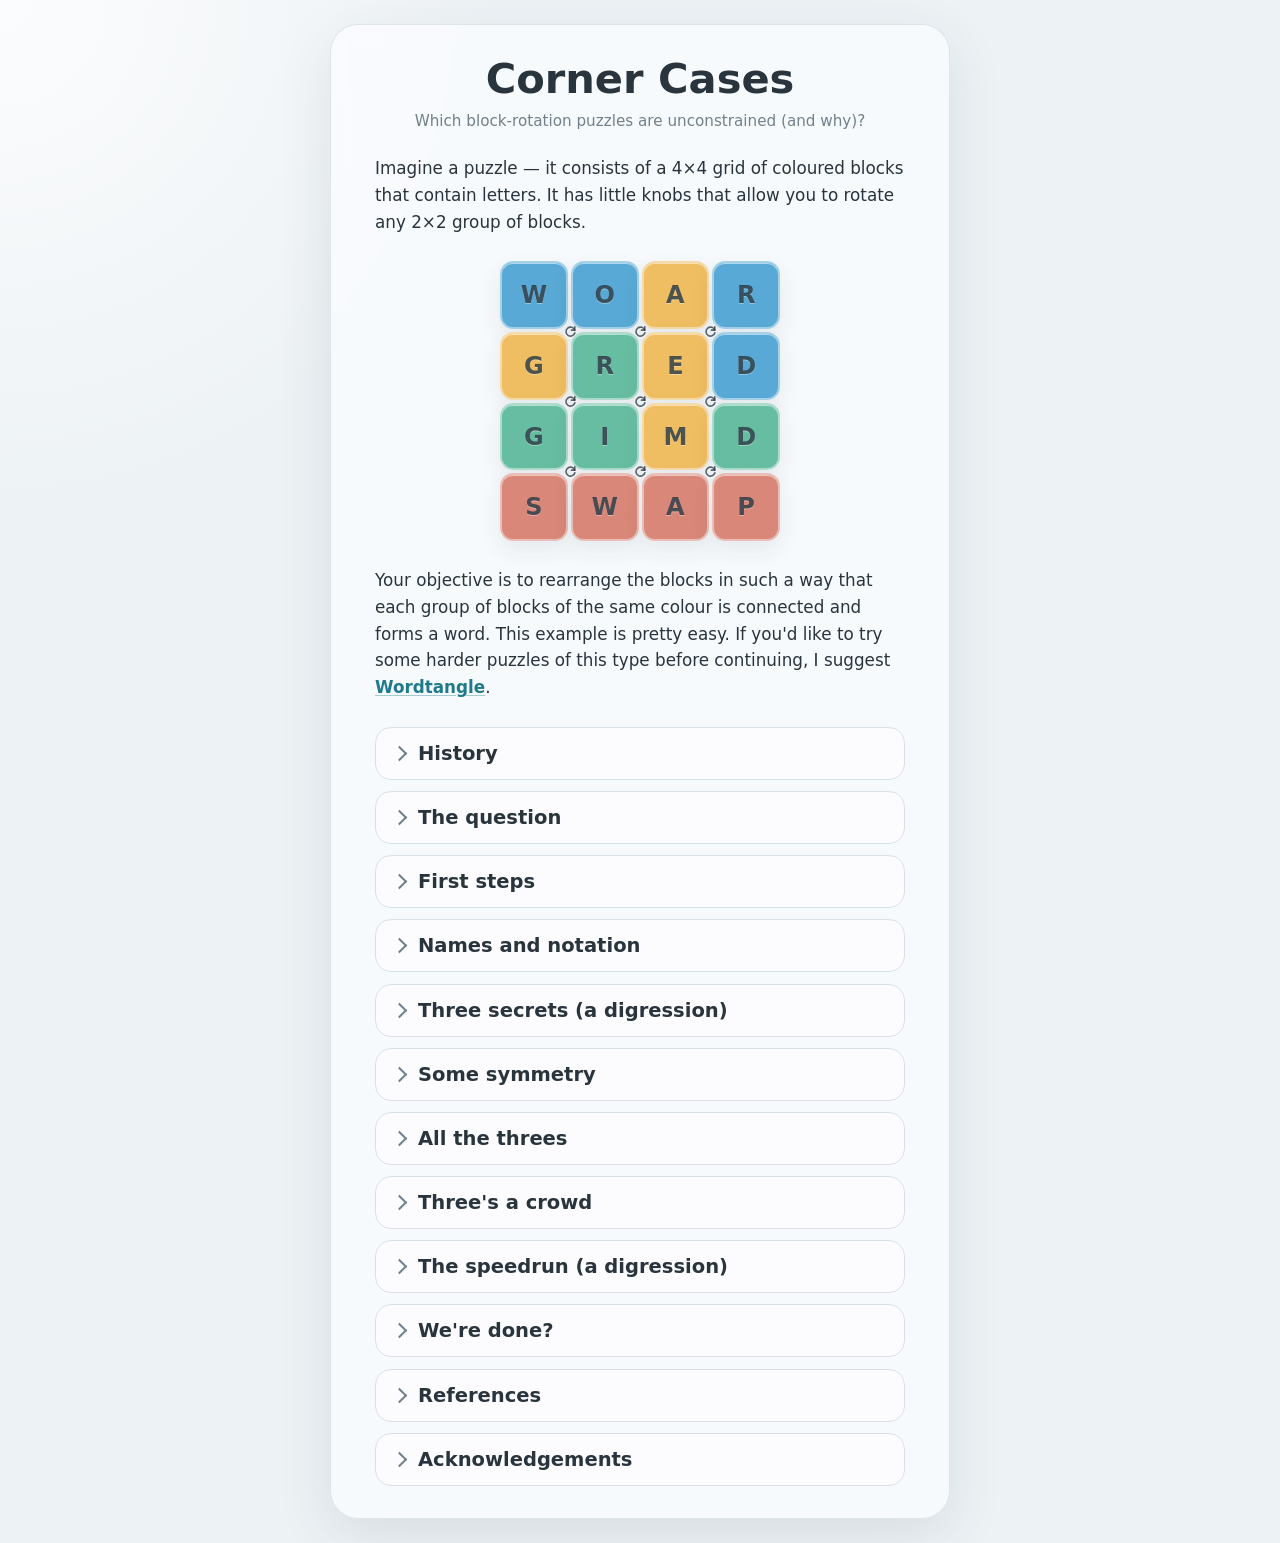
==== commit d2b5408a: "Extend proof rewrite through Three's a crowd, We're done?, and speedrun digression Adds the pairs/tr" ====
--- a/grid-group-proof/index.html
+++ b/grid-group-proof/index.html
@@ -5,13 +5,18 @@
   <meta charset="utf-8">
   <meta name="viewport" content="width=device-width, initial-scale=1">
   <meta name="theme-color" content="#edf2f5">
-  <title>Block-Rotation Puzzles</title>
+  <title>Corner Cases</title>
   <link rel="stylesheet" href="styles.css">
 </head>
 
 <body>
   <main class="page">
     <article class="article">
+      <div class="masthead">
+        <h1>Corner Cases</h1>
+        <p class="subtitle">Which block-rotation puzzles are unconstrained (and why)?</p>
+      </div>
+
       <p>Imagine a puzzle — it consists of a 4×4 grid of coloured blocks that contain letters. It has little knobs
         that allow you to rotate any 2×2 group of blocks.</p>
 
@@ -84,7 +89,7 @@
       </figure>
 
       <p>Your objective is to rearrange the blocks in such a way that each group of blocks of the same colour is
-        connected and forms a word. This example is pretty easy! If you'd like to try some harder
+        connected and forms a word. This example is pretty easy. If you'd like to try some harder
         puzzles of this type before continuing, I suggest <a
           href="https://michael-albert-dun.github.io/tintangle/wordtangle/">Wordtangle</a>.</p>
 
@@ -109,12 +114,12 @@
             shifts whole rows and columns instead, and <a
               href="https://www.chiark.greenend.org.uk/~sgtatham/puzzles/js/twiddle.html">Twiddle</a>
             rotates 2×2 (or larger) blocks, just like here — Tatham says he first met that move inside a puzzle from
-            Metroid Prime 2. Turning blocks is, of course, also basically what a Rubik's Cube does, just on the faces
+            Metroid Prime 2. Turning blocks is, of course, also basically what a Rubik's Cube does, but on the faces
             of a cube instead of a flat grid.
           </p>
 
-          <p>The mathematical version of this rotate-a-block puzzle was formalised recently, in Thomas Lam's
-            2022 paper <a href="https://arxiv.org/abs/2211.16787">"Solution to the Number Rotation Puzzle"</a>.</p>
+          <p>Thomas Lam formalised the mathematical version of this rotate-a-block puzzle in his 2022 paper
+            <a href="https://arxiv.org/abs/2211.16787">"Solution to the Number Rotation Puzzle"</a>.</p>
         </div>
       </details>
 
@@ -181,11 +186,14 @@
       <details class="section">
         <summary>First steps</summary>
         <div class="section-body">
-          <p>To start with we're going to look at the corresponding question for a 3×3 grid. Why? Well, because
-            it's likely to be easier, and hopefully when we're done we might understand enough to handle the 4×4
-            case as well<span class="footnote" tabindex="0" data-hint="That is certainly true.">*</span>.</p>
-
-          <p>So, we have a 3×3 grid of blocks like this one:</p>
+          <p>To start with we're going to look at the corresponding question for a 3×3 grid. Why 3×3? Three turns
+            out to be a magic number: a lot of interesting structure in problems like this first shows up exactly
+            when you move from two objects to three — with two things you can only swap them or leave them alone,
+            but three is where real cycles, and real complexity, begin. It's also a smaller board to reason about,
+            and hopefully when we're done we might understand enough to handle the 4×4 case as well<span
+              class="footnote" tabindex="0" data-hint="That is certainly true.">*</span>.</p>
+
+          <p>Here's a 3×3 grid of blocks:</p>
 
           <figure class="board-figure">
             <div class="mini-board" style="--board-size:3"
@@ -223,13 +231,13 @@
             </div>
           </figure>
 
-          <p>But, we want to talk about <em>all</em> possible arrangements and <em>all</em> possible solutions. So
-            it makes sense to forget about the actual contents of the blocks and just focus on what the rotations
-            are actually doing.</p>
-
-          <p>A rotation simply changes the <em>positions</em> of some of the blocks,
-            and a more complex sequence of rotations is doing the same thing. So keeping track of positions is
-            likely to be helpful. We can represent the starting position simply as</p>
+          <p>We actually want to talk about <em>all</em> possible arrangements and <em>all</em> possible solutions,
+            so it makes sense to forget about the contents of the blocks and focus on what the rotations
+            do.</p>
+
+          <p>A rotation simply changes the <em>positions</em> of some of the blocks, and a more complex sequence of
+            rotations does the same thing. Keeping track of positions is likely to be helpful. We can represent
+            the starting position simply as</p>
 
           <figure class="board-figure">
             <div class="mini-board" style="--board-size:3"
@@ -286,7 +294,7 @@
             </div>
           </figure>
 
-          <p>So position 1 goes to position 3, 2 goes to 5, 3 goes to 6 … there must be a better way to write
+          <p>Position 1 goes to position 3, 2 goes to 5, 3 goes to 6 … there must be a better way to write
             that down.</p>
 
           <p>One way is to list the destinations of positions 1 through 9 in a single row, as
@@ -302,7 +310,7 @@
       <details class="section">
         <summary>Names and notation</summary>
         <div class="section-body">
-          <p>It's going to get tiresome to keep saying things like "rotate the upper left corner". So let's agree
+          <p>It's going to get tiresome to keep saying things like "rotate the upper left corner". Let's agree
             that <span class="notation">A</span> stands for that, and <span class="notation">B</span>,
             <span class="notation">C</span>, and <span class="notation">D</span> stand for rotating the upper
             right, lower left, and lower right corners. It's also useful to note that doing
@@ -351,7 +359,7 @@
             </tbody>
           </table>
 
-          <p>And, we can see what happens when we apply them one after the other.</p>
+          <p>We can see what happens when we apply them one after the other.</p>
 
           <figure class="board-figure">
             <div class="mini-board op-board" style="--board-size:3"
@@ -397,9 +405,9 @@
             </div>
           </figure>
 
-          <p>Now try out the sequence <span class="notation">A D a d</span>. It does something interesting — it
+          <p>Try out the sequence <span class="notation">A D a d</span>. It does something interesting — it
             leaves the first and third columns alone, and cycles the middle column down one space (with the 8
-            floating back to the top). Naturally enough, this is called a 3-cycle. Sequences of moves like this,
+            floating back to the top). This is called a 3-cycle. Sequences of moves like this,
             that make different and structured changes in a puzzle, are often a key to its solution. If you've
             ever done Rubik's cube at all seriously you know this already!</p>
         </div>
@@ -412,21 +420,20 @@
 
           <h3>Secret 1</h3>
 
-          <p>I'm a mathematician. Well, ok, I suspect that's probably not much of a secret (or at least not a
-            surprising one). But,</p>
+          <p>I'm a mathematician. Not much of a secret, probably. But,</p>
 
           <h3>Secret 2</h3>
 
           <p>You're probably a mathematician too. Or at least mathematician-adjacent. If you've got this far then
-            you're interested in puzzles and how they work. And, doing the kind of puzzles we're talking about
+            you're interested in puzzles and how they work. Doing the kind of puzzles we're talking about
             here, as well as many other popular ones such as
             <a href="https://en.wikipedia.org/wiki/Sudoku">sudoku</a>,
             <a href="https://en.wikipedia.org/wiki/KenKen">ken ken</a>, and
             <a href="https://en.wikipedia.org/wiki/Kakuro">many</a>
             <a href="https://en.wikipedia.org/wiki/Nonogram">other</a>
             <a href="https://en.wikipedia.org/wiki/Slitherlink">logic</a>
-            <a href="https://en.wikipedia.org/wiki/Masyu">puzzles</a>, is indistinguishable from mathematics. And,
-            what I'm explaining here really <em>is</em> mathematics. If you want to see just how deep that rabbit
+            <a href="https://en.wikipedia.org/wiki/Masyu">puzzles</a>, is indistinguishable from mathematics. What
+            I'm explaining here really <em>is</em> mathematics. If you want to see just how deep that rabbit
             hole goes, take a look at the puzzles hosted at
             <a href="https://www.logic-masters.de/">logic-masters.de</a>.</p>
 
@@ -516,8 +523,8 @@
             </div>
           </figure>
 
-          <p>This is the basis for a general rule: any symmetric version of a transformation that we can achieve,
-            is also achievable.</p>
+          <p>This is the basis for a general rule: whatever symmetric version of a move we want, we can do that
+            too.</p>
         </div>
       </details>
 
@@ -530,7 +537,7 @@
             three-cycle that moves three specific positions, then we also have <em>every</em> three-cycle that
             moves just those three positions (since x has to go to y or z, and that determines the third one).</p>
 
-          <p>But, so far we only have the three-cycles that move the middle column. Can we get more? Yes — this is
+          <p>So far we only have the three-cycles that move the middle column. Can we get more? Yes — this is
             a standard trick. Imagine we do some moves, then we do the <span class="notation">A D a d</span>
             sequence (cycling the middle column) and then we undo the moves we originally did (do them again in
             reverse order, swapping each of <span class="notation">A</span>/<span class="notation">a</span>,
@@ -643,7 +650,7 @@
           </div>
 
           <p>Can we catch them all? Starting from the central column, apply some operations and see how many of
-            the 84 sets of three you can turn up.</p>
+            the 84 sets of three you can find (when you find a type, it counts as finiding all the sets of that type).</p>
 
           <figure class="board-figure">
             <div class="mini-board op-board op-board-discs" style="--board-size:3"
@@ -722,6 +729,261 @@
               </div>
             </div>
           </figure>
+
+          <p>I hope you caught them all — if not, keep trying. Or trust me — you can.</p>
+        </div>
+      </details>
+
+      <details class="section">
+        <summary>Three's a crowd</summary>
+        <div class="section-body">
+          <p>Triples are nice, but it turns out that we can't achieve <em>all</em> permutations using just
+            three-cycles (don't ask). But two-cycles (usually called <em>transpositions</em>), that just exchange
+            two elements, are a different story. Imagine we could use all the transpositions. That's a pretty easy
+            puzzle to solve — rearrange the grid below so that 1–9 are in the correct order.</p>
+
+          <figure class="board-figure">
+            <div class="mini-board swap-board" style="--board-size:3"
+              aria-label="A 3 by 3 board numbered 1 to 9, shuffled. Click any two tiles to swap them until they read 1 to 9 in order.">
+              <button type="button" class="mini-tile swap-tile" data-index="0" role="img" style="--colour:#dbe3ea"></button>
+              <button type="button" class="mini-tile swap-tile" data-index="1" role="img" style="--colour:#dbe3ea"></button>
+              <button type="button" class="mini-tile swap-tile" data-index="2" role="img" style="--colour:#dbe3ea"></button>
+              <button type="button" class="mini-tile swap-tile" data-index="3" role="img" style="--colour:#dbe3ea"></button>
+              <button type="button" class="mini-tile swap-tile" data-index="4" role="img" style="--colour:#dbe3ea"></button>
+              <button type="button" class="mini-tile swap-tile" data-index="5" role="img" style="--colour:#dbe3ea"></button>
+              <button type="button" class="mini-tile swap-tile" data-index="6" role="img" style="--colour:#dbe3ea"></button>
+              <button type="button" class="mini-tile swap-tile" data-index="7" role="img" style="--colour:#dbe3ea"></button>
+              <button type="button" class="mini-tile swap-tile" data-index="8" role="img" style="--colour:#dbe3ea"></button>
+            </div>
+            <button type="button" class="mini-reset-button swap-shuffle">New shuffle</button>
+            <p class="swap-complete" aria-live="polite"></p>
+          </figure>
+
+          <p>The reason this is easy is that there are any number of good strategies: switch 1 with whatever is in
+            its place, then switch 2 with whatever is in its place, …</p>
+
+          <p>We'd like to move just two elements, but the basic operations we have (the corner rotations) move
+            four, and we've concentrated on getting others that move three. It's time, I'm afraid, for a bit of
+            abstract thinking — and first I want to think about the other direction: suppose that I knew how to
+            move triples and pairs, how could I move four elements using just one pair? Imagine we have four
+            elements w, x, y, and z. Let's give ourselves the pair <span class="notation">(y z)</span>, any triples
+            we like, and try to get <span class="notation">(w x y z)</span>. Can we find some triple then
+            <span class="notation">(y z)</span> to produce <span class="notation">(w x y z)</span>? Our triple
+            should send w to x (which will be left alone by <span class="notation">(y z)</span>). It should send x
+            to z so that when we then apply <span class="notation">(y z)</span> it will go to y where we want it.
+            Look at <span class="notation">(w x z)</span> <span class="notation">(y z)</span>. We've set it up so
+            that this sends w to x and x to y. Where does it send y — the first part leaves it alone so it goes to
+            z. And where does it send z — to w in the first part and then it's left alone, so we get exactly
+            <span class="notation">(w x y z)</span>.</p>
+
+          <p class="equation"><span class="notation">(w x z)</span> <span class="notation">(y z)</span> =
+            <span class="notation">(w x y z)</span></p>
+
+          <p>If we undo the <span class="notation">(w x z)</span> on the left with
+            <span class="notation">(z x w)</span> we get</p>
+
+          <div class="equation-chain">
+            <span class="equation-lhs"><span class="notation">(y z)</span></span>
+            <span class="equation-eq">=</span>
+            <span class="equation-rhs"><span class="notation">(z x w)</span> <span class="notation">(w x z)</span>
+              <span class="notation">(y z)</span></span>
+            <span class="equation-lhs"></span>
+            <span class="equation-eq">=</span>
+            <span class="equation-rhs"><span class="notation">(z x w)</span>
+              <span class="notation">(w x y z)</span></span>
+          </div>
+
+          <p>and now we can plug in some numbers we know work (like <span class="notation">(w x y z)</span> =
+            <span class="notation">(1 2 5 4)</span>) to produce the
+            <span class="notation">(5 4)</span> transposition. Or, we could just search for three-cycles that
+            combine with <span class="notation">A</span> to produce a transposition. Pick three tiles below, in
+            order, to build a triple of your choosing — it's applied the moment you've clicked a third. Then apply
+            <span class="notation">A</span> on top and see what you get.</p>
+
+          <figure class="board-figure">
+            <div class="mini-board triple-a-board" style="--board-size:3"
+              aria-label="A 3 by 3 board numbered 1 to 9. Click three tiles in order to build a triple, then apply A and see the result.">
+              <button type="button" class="mini-tile triple-a-tile" data-index="0" role="img" style="--colour:#dbe3ea">1</button>
+              <button type="button" class="mini-tile triple-a-tile" data-index="1" role="img" style="--colour:#dbe3ea">2</button>
+              <button type="button" class="mini-tile triple-a-tile" data-index="2" role="img" style="--colour:#dbe3ea">3</button>
+              <button type="button" class="mini-tile triple-a-tile" data-index="3" role="img" style="--colour:#dbe3ea">4</button>
+              <button type="button" class="mini-tile triple-a-tile" data-index="4" role="img" style="--colour:#dbe3ea">5</button>
+              <button type="button" class="mini-tile triple-a-tile" data-index="5" role="img" style="--colour:#dbe3ea">6</button>
+              <button type="button" class="mini-tile triple-a-tile" data-index="6" role="img" style="--colour:#dbe3ea">7</button>
+              <button type="button" class="mini-tile triple-a-tile" data-index="7" role="img" style="--colour:#dbe3ea">8</button>
+              <button type="button" class="mini-tile triple-a-tile" data-index="8" role="img" style="--colour:#dbe3ea">9</button>
+            </div>
+
+            <div class="op-panels">
+              <button type="button" class="op-preset-button triple-a-apply" disabled>Apply A</button>
+              <button type="button" class="mini-reset-button triple-a-reset">Reset</button>
+            </div>
+
+            <div class="op-status">
+              <p>Triple chosen: <span class="notation triple-a-triple">(none yet)</span></p>
+              <p>Current permutation: <span class="notation triple-a-result">(no change)</span></p>
+            </div>
+            <p class="swap-complete triple-a-win" aria-live="polite"></p>
+          </figure>
+
+          <p>Now we can play the same game with pairs as we played with triples before — can you find a
+            representative of every type of pair?</p>
+
+          <figure class="board-figure">
+            <div class="mini-board op-board op-board-discs" style="--board-size:3"
+              aria-label="A 3 by 3 board with two marked discs, starting at the transposition we just found. Apply operations to see which types of pair you can reach.">
+              <div class="mini-tile" data-index="0" role="img" style="--colour:#dbe3ea"></div>
+              <div class="mini-tile" data-index="1" role="img" style="--colour:#dbe3ea"></div>
+              <div class="mini-tile" data-index="2" role="img" style="--colour:#dbe3ea"></div>
+              <div class="mini-tile" data-index="3" role="img" style="--colour:#dbe3ea"><span class="tile-disc"></span></div>
+              <div class="mini-tile" data-index="4" role="img" style="--colour:#dbe3ea"><span class="tile-disc"></span></div>
+              <div class="mini-tile" data-index="5" role="img" style="--colour:#dbe3ea"></div>
+              <div class="mini-tile" data-index="6" role="img" style="--colour:#dbe3ea"></div>
+              <div class="mini-tile" data-index="7" role="img" style="--colour:#dbe3ea"></div>
+              <div class="mini-tile" data-index="8" role="img" style="--colour:#dbe3ea"></div>
+            </div>
+
+            <div class="op-buttons" role="group" aria-label="Apply an operation">
+              <div class="op-pair">
+                <button type="button" class="op-button" data-op="A" aria-label="Apply A: rotate the upper-left corner location clockwise">A</button>
+                <span class="op-slash" aria-hidden="true">/</span>
+                <button type="button" class="op-button" data-op="a" aria-label="Apply a: rotate the upper-left corner location anticlockwise">a</button>
+              </div>
+              <div class="op-pair">
+                <button type="button" class="op-button" data-op="B" aria-label="Apply B: rotate the upper-right corner location clockwise">B</button>
+                <span class="op-slash" aria-hidden="true">/</span>
+                <button type="button" class="op-button" data-op="b" aria-label="Apply b: rotate the upper-right corner location anticlockwise">b</button>
+              </div>
+              <div class="op-pair">
+                <button type="button" class="op-button" data-op="C" aria-label="Apply C: rotate the lower-left corner location clockwise">C</button>
+                <span class="op-slash" aria-hidden="true">/</span>
+                <button type="button" class="op-button" data-op="c" aria-label="Apply c: rotate the lower-left corner location anticlockwise">c</button>
+              </div>
+              <div class="op-pair">
+                <button type="button" class="op-button" data-op="D" aria-label="Apply D: rotate the lower-right corner location clockwise">D</button>
+                <span class="op-slash" aria-hidden="true">/</span>
+                <button type="button" class="op-button" data-op="d" aria-label="Apply d: rotate the lower-right corner location anticlockwise">d</button>
+              </div>
+            </div>
+            <button type="button" class="mini-reset-button op-reset">Reset</button>
+
+            <div class="catch-status">
+              <p>Current pair: <span class="dot-grid catch-current"></span></p>
+              <p>Found <span class="notation catch-count">1</span> of 8 types so far — click a found one to jump
+                there:</p>
+              <div class="dot-gallery">
+                <div class="dot-gallery-group">
+                  <p class="dot-gallery-title">Orbits of size 8</p>
+                  <div class="dot-gallery-row">
+                    <button type="button" class="dot-grid catch-type-grid" data-cells="1,2" disabled aria-label="Jump to the type containing positions 1, 2"></button>
+                    <button type="button" class="dot-grid catch-type-grid" data-cells="1,6" disabled aria-label="Jump to the type containing positions 1, 6"></button>
+                  </div>
+                </div>
+                <div class="dot-gallery-group">
+                  <p class="dot-gallery-title">Orbits of size 4</p>
+                  <div class="dot-gallery-row">
+                    <button type="button" class="dot-grid catch-type-grid" data-cells="1,3" disabled aria-label="Jump to the type containing positions 1, 3"></button>
+                    <button type="button" class="dot-grid catch-type-grid" data-cells="1,5" disabled aria-label="Jump to the type containing positions 1, 5"></button>
+                    <button type="button" class="dot-grid catch-type-grid" data-cells="2,4" disabled aria-label="Jump to the type containing positions 2, 4"></button>
+                    <button type="button" class="dot-grid catch-type-grid" data-cells="2,5" disabled aria-label="Jump to the type containing positions 2, 5"></button>
+                  </div>
+                </div>
+                <div class="dot-gallery-group">
+                  <p class="dot-gallery-title">Orbits of size 2</p>
+                  <div class="dot-gallery-row">
+                    <button type="button" class="dot-grid catch-type-grid" data-cells="1,9" disabled aria-label="Jump to the type containing positions 1, 9"></button>
+                    <button type="button" class="dot-grid catch-type-grid" data-cells="2,8" disabled aria-label="Jump to the type containing positions 2, 8"></button>
+                  </div>
+                </div>
+              </div>
+            </div>
+          </figure>
+
+          <p>Congratulations (or trust me again).</p>
+        </div>
+      </details>
+
+      <details class="section">
+        <summary>The speedrun (a digression)</summary>
+        <div class="section-body">
+          <p>Here's a fun parallel. Every one of the 43 quintillion configurations of a Rubik's Cube can be solved
+            in at most 20 moves — a fact known, only half-jokingly, as God's Number. Nobody actually knew this for
+            certain until 2010, when Tomas Rokicki and colleagues finally nailed it down using about 35 CPU-years
+            of computing time that Google donated for the purpose.</p>
+
+          <p>What we've shown here is a much easier question: that every rearrangement is reachable at all, full
+            stop, with no move count attached. "Is it possible?" and "what's the fewest moves it ever takes?" are
+            genuinely different problems, and the second one is usually much harder. Finding this puzzle's God
+            Number would not be too hard — there are only 9! = 362,880 configurations to check, but there might
+            be some interesting related problems in larger grids.</p>
+        </div>
+      </details>
+
+      <details class="section">
+        <summary>We're done?</summary>
+        <div class="section-body">
+          <p>We haven't got a recipe, but we know that we can somehow exchange any pair of positions (and leave
+            all the rest fixed) and that's enough to achieve any rearrangement of the positions. That deserves to
+            be called a theorem:</p>
+
+          <p class="theorem"><span class="theorem-label">Theorem.</span> Every rearrangement of the cells of a
+            3×3 grid can be achieved using rotations of its 2×2 subgrids.</p>
+
+          <p>But wasn't the problem supposed to be about 4×4 grids? Yes — but remember the third secret (and
+            think a little more).</p>
+
+          <p>Think about the 4×4 grid as four overlapping 3×3 grids. Surely we can use our power there to boost
+            it up to the 4×4 case? In lots of cases we could just do it directly, but there are some irritating
+            edge cases. If we want to move position 1 to the final row or final column, we can't just use the top
+            left corner. But we can exchange 1 with any position that lies in all four grids, then exchange that
+            position with any other. Redo the first exchange and you've swapped 1 with whatever position you like.
+            We can do similar things for all the edge squares. Once again, we can do all exchanges and hence all
+            permutations.</p>
+
+          <p>And why stop at 4? For 5×5 we have overlapping 4×4 grids and then the same trick. For 6×6,
+            overlapping 5×5's etc.</p>
+
+          <p>Another approach: adjacent exchanges are enough to generate all exchanges, and in any grid bigger
+            than 3×3 you can always perform an adjacent exchange inside some 3×3 subgrid. But that's probably
+            enough.</p>
+        </div>
+      </details>
+
+      <details class="section">
+        <summary>References</summary>
+        <div class="section-body">
+          <ul class="reference-list">
+            <li><a href="block_rotation_puzzles.pdf">The full write-up</a> — the same proof done properly: every
+              claim is either proved from scratch or explicitly flagged as a cited classical fact, rather than
+              hand-waved as it sometimes is above.</li>
+            <li><a href="https://arxiv.org/abs/2211.16787">Thomas Lam, "Solution to the Number Rotation
+              Puzzle"</a> — the paper this whole investigation is a variation on. It handles other sizes of
+              blocks and grids, and concentrates on actual strategies for solving the puzzle rather than just
+              proving it's solvable.</li>
+            <li><a href="https://en.wikipedia.org/wiki/15_puzzle">The 15 Puzzle</a> — the real history of the
+              puzzle this whole family descends from (it wasn't Sam Loyd).</li>
+            <li><a href="https://www.jaapsch.net/puzzles/graphpuzz.htm">Jaap Scherphuis, "Rotational Puzzles on
+              Graphs"</a> — the general theory connecting sliding and rotation puzzles.</li>
+            <li><a href="https://www.chiark.greenend.org.uk/~sgtatham/puzzles/">Simon Tatham's Portable Puzzle
+              Collection</a> — playable implementations of the sliding and rotation puzzle families, including
+              Fifteen, Sixteen, and Twiddle.</li>
+            <li>Sudoku, KenKen, Kakuro, Nonogram, Slitherlink, Masyu, and <a
+              href="https://www.logic-masters.de/">logic-masters.de</a> — other popular logic puzzles, if you'd
+              like to see how deep the rabbit hole goes.</li>
+            <li><a href="https://michael-albert-dun.github.io/tintangle/">Tintangle</a> and <a
+              href="https://michael-albert-dun.github.io/tintangle/wordtangle/">Wordtangle</a> — the puzzles that
+              started this whole investigation, and more generally <a
+              href="https://michael-albert-dun.github.io/">michael-albert-dun.github.io</a>.</li>
+          </ul>
+        </div>
+      </details>
+
+      <details class="section">
+        <summary>Acknowledgements</summary>
+        <div class="section-body">
+          <p>I thank Claude (Anthropic), who provided extensive assistance throughout this project: verifying
+            every computational claim, helping develop the arguments on this page, tracking down the references
+            above, and building every one of the interactive demos.</p>
         </div>
       </details>
     </article>
@@ -729,6 +991,8 @@
   <script src="src/mini-board.js" defer></script>
   <script src="src/dot-grids.js" defer></script>
   <script src="src/operations-panel.js" defer></script>
+  <script src="src/swap-board.js" defer></script>
+  <script src="src/triple-a-demo.js" defer></script>
 </body>
 
 </html>
--- a/grid-group-proof/styles.css
+++ b/grid-group-proof/styles.css
@@ -29,6 +29,10 @@
   backdrop-filter: blur(10px);
 }
 
+.masthead { margin-bottom: 22px; text-align: center; }
+.masthead h1 { margin: 0; font-size: clamp(1.8rem, 6vw, 2.6rem); font-weight: 660; line-height: 1.05; }
+.masthead .subtitle { margin: 8px 0 0; color: var(--muted); font-size: .95rem; }
+
 .article p { margin: 0 0 1.1em; font-size: 1.05rem; line-height: 1.6; }
 .article p:last-child { margin-bottom: 0; }
 .article a { color: #1f7a8c; font-weight: 600; text-decoration-color: rgba(31, 122, 140, .38); text-underline-offset: 2px; }
@@ -42,6 +46,34 @@
   font-size: 1.12rem;
   font-style: italic;
 }
+
+.equation { margin: 0 0 1.1em; text-align: center; }
+
+.equation-chain {
+  display: grid;
+  grid-template-columns: auto auto auto;
+  justify-content: center;
+  column-gap: 8px;
+  row-gap: 4px;
+  margin: 0 0 1.1em;
+}
+.equation-lhs { text-align: right; }
+.equation-eq { text-align: center; }
+.equation-rhs { text-align: left; }
+
+.theorem {
+  margin: 0 0 1.1em;
+  padding: 14px 16px;
+  border: 1px solid var(--tile-border);
+  border-radius: 12px;
+  background: rgba(31, 122, 140, .06);
+}
+.theorem-label { font-weight: 700; }
+
+.reference-list { margin: 0 0 1.1em; padding: 0; list-style: none; }
+.reference-list li { margin: 0 0 .8em; padding-left: 18px; position: relative; font-size: 1.05rem; line-height: 1.6; }
+.reference-list li::before { position: absolute; left: 0; content: "—"; color: var(--muted); }
+.reference-list li:last-child { margin-bottom: 0; }
 
 .board-figure { margin: 1.6em auto; }
 
@@ -281,6 +313,43 @@
 
 .tile-disc { display: block; width: 42%; height: 42%; border-radius: 50%; background: #1f7a8c; box-shadow: inset 0 1px rgba(255,255,255,.3); }
 
+.mini-tile.swap-tile {
+  appearance: none;
+  font: inherit;
+  cursor: pointer;
+  transition: transform 140ms ease, outline-color 200ms ease;
+}
+.mini-tile.swap-tile:hover { transform: scale(1.04); }
+.mini-tile.swap-tile:focus-visible { outline: 3px solid #1f7a8c; outline-offset: 2px; }
+
+.mini-tile.triple-a-tile {
+  position: relative;
+  appearance: none;
+  font: inherit;
+  cursor: pointer;
+  transition: transform 140ms ease, outline-color 200ms ease;
+}
+.mini-tile.triple-a-tile:hover:not(:disabled) { transform: scale(1.04); }
+.mini-tile.triple-a-tile:focus-visible { outline: 3px solid #1f7a8c; outline-offset: 2px; }
+.mini-tile.triple-a-tile:disabled { cursor: default; }
+.triple-a-badge {
+  position: absolute;
+  top: -6px;
+  right: -6px;
+  display: grid;
+  width: 16px;
+  height: 16px;
+  place-items: center;
+  border-radius: 50%;
+  background: #1f7a8c;
+  color: #fff;
+  font-size: .68rem;
+  font-weight: 700;
+  line-height: 1;
+}
+
+.swap-complete { min-height: 20px; margin: 10px 0 0; text-align: center; color: #31764a; font-size: .92rem; font-weight: 650; }
+
 .dot-gallery { margin: 1.2em 0; }
 .dot-gallery-group { margin-bottom: 1em; }
 .dot-gallery-group:last-child { margin-bottom: 0; }
@@ -291,16 +360,16 @@
   display: grid;
   grid-template-columns: repeat(3, 1fr);
   grid-template-rows: repeat(3, 1fr);
-  gap: 3px;
+  gap: 2px;
   width: 34px;
   height: 34px;
-  padding: 4px;
+  padding: 3px;
   border: 1px solid var(--tile-border);
   border-radius: 8px;
   background: rgba(255, 255, 255, .5);
 }
 .dot-grid-dot { justify-self: center; align-self: center; width: 3px; height: 3px; border-radius: 50%; background: var(--tile-border); }
-.dot-grid-dot.is-marked { width: 7px; height: 7px; background: #1f7a8c; }
+.dot-grid-dot.is-marked { width: 6px; height: 6px; background: #1f7a8c; }
 
 .catch-type-grid {
   appearance: none;
